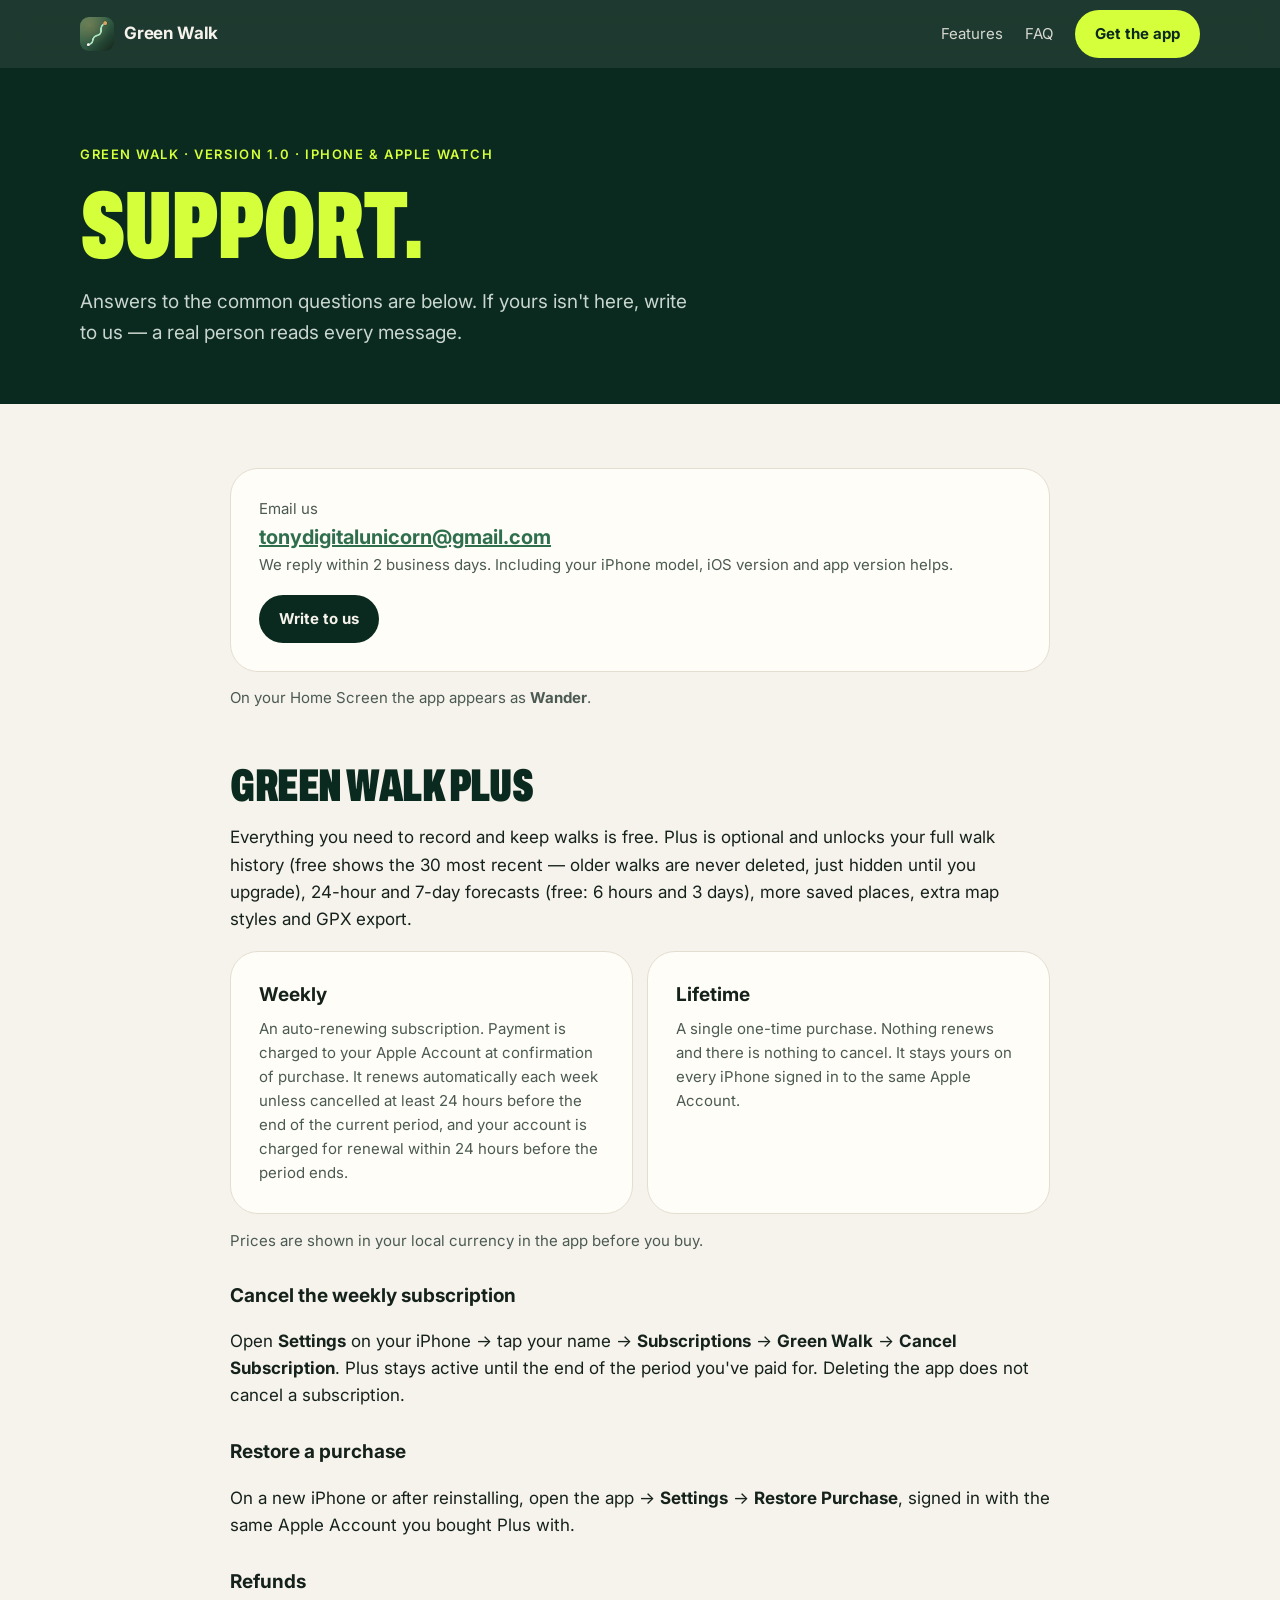
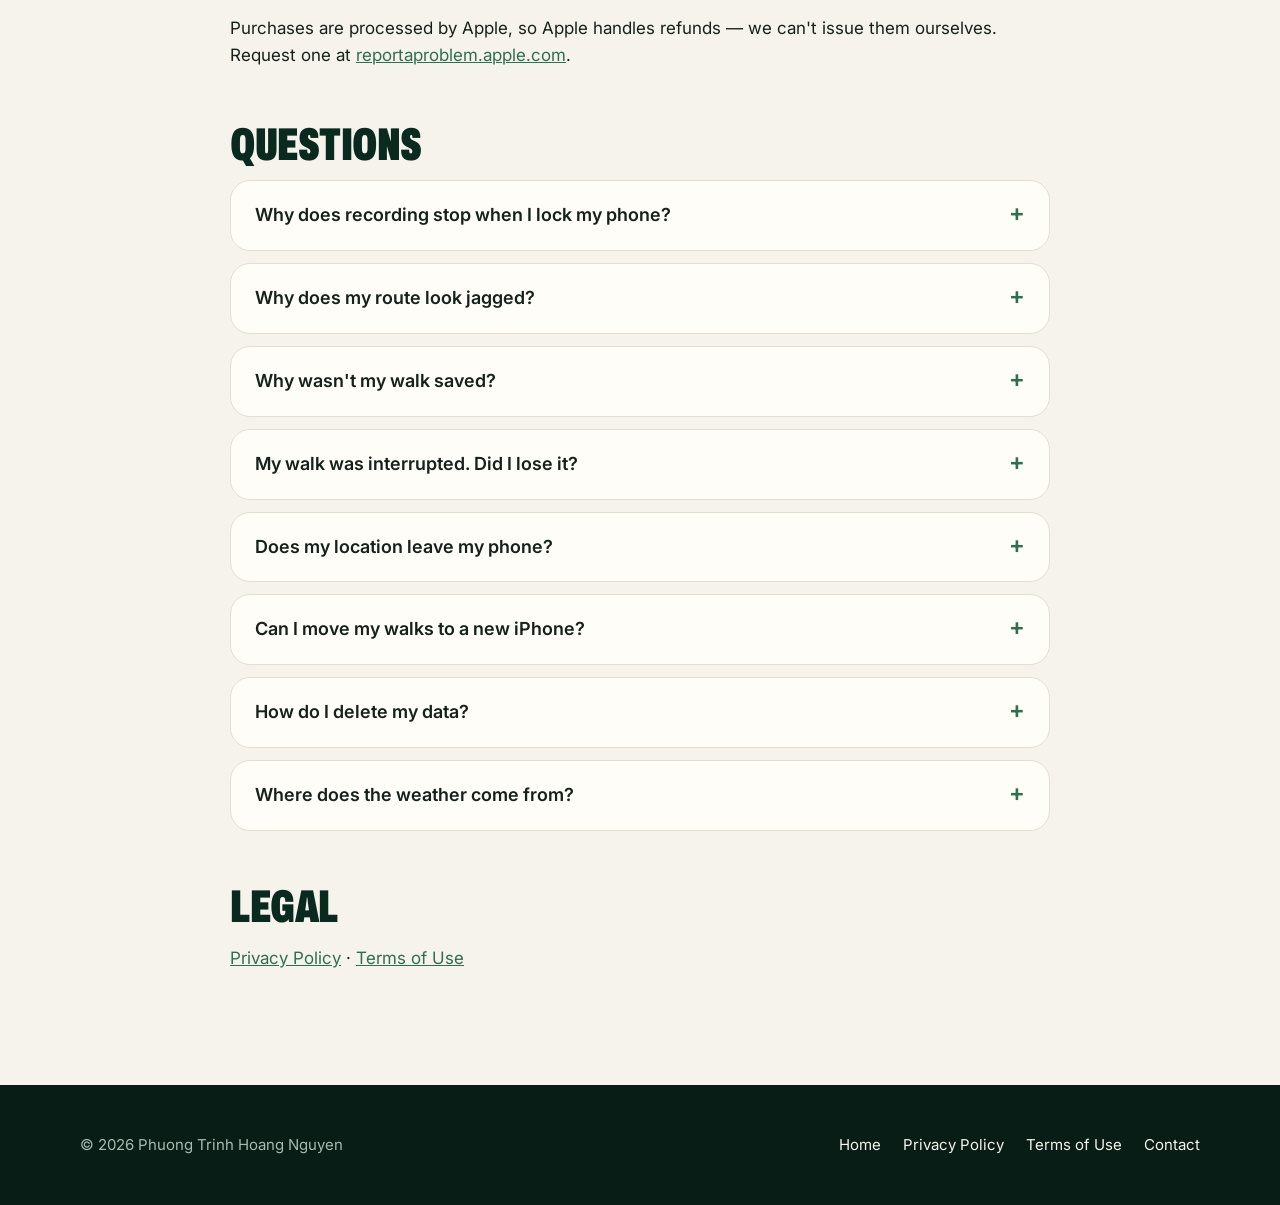
==== support/index.html @ daca538e "Green Walk landing, support and terms pages Co-Authored-By: Claude Opus 5.5 <noreply@anthropic.com>" ====
<!doctype html>
<html lang="en">
<head>
  <meta charset="utf-8">
  <meta name="viewport" content="width=device-width, initial-scale=1">
  <title>Green Walk Support</title>
  <meta name="description" content="Help with Green Walk: contact, Green Walk Plus, restoring purchases, refunds and common questions.">
  <link rel="icon" href="../favicon.png">
  <link rel="preconnect" href="https://fonts.googleapis.com">
  <link rel="preconnect" href="https://fonts.gstatic.com" crossorigin>
  <link href="https://fonts.googleapis.com/css2?family=Archivo:wdth,wght@62..125,400..900&family=Inter:wght@400;500;600;700&display=swap" rel="stylesheet">
  <link rel="stylesheet" href="../assets/style.css">
</head>
<body>
  <header class="site-header">
    <div class="wrap">
      <a class="brand" href="../"><img src="../assets/img/icon.png" alt="">Green Walk</a>
      <nav class="nav">
        <a href="../#features">Features</a>
        <a href="#faq">FAQ</a>
        <a class="btn" href="https://apps.apple.com/app/id6810721220">Get the app</a>
      </nav>
    </div>
  </header>

  <main>
    <div class="page-hero">
      <div class="wrap">
        <span class="eyebrow">Green Walk · version 1.0 · iPhone &amp; Apple Watch</span>
        <h1>Support.</h1>
        <p>Answers to the common questions are below. If yours isn't here, write to us — a real person reads every message.</p>
      </div>
    </div>

    <div class="doc">
      <div class="wrap">
        <div class="card contact">
          <div>
            <div class="muted">Email us</div>
            <strong><a href="mailto:tonydigitalunicorn@gmail.com?subject=Green%20Walk%20support">tonydigitalunicorn@gmail.com</a></strong>
            <div class="muted">We reply within 2 business days. Including your iPhone model, iOS version and app version helps.</div>
          </div>
          <a class="btn dark" href="mailto:tonydigitalunicorn@gmail.com?subject=Green%20Walk%20support">Write to us</a>
        </div>
        <p class="muted" style="margin-top:14px">On your Home Screen the app appears as <strong>Wander</strong>.</p>

        <h2 id="plus">Green Walk Plus</h2>
        <p>Everything you need to record and keep walks is free. Plus is optional and unlocks your full walk history (free shows the 30 most recent — older walks are never deleted, just hidden until you upgrade), 24-hour and 7-day forecasts (free: 6 hours and 3 days), more saved places, extra map styles and GPX export.</p>
        <div class="price">
          <div class="card">
            <h3>Weekly</h3>
            <p class="muted" style="margin:0">An auto-renewing subscription. Payment is charged to your Apple Account at confirmation of purchase. It renews automatically each week unless cancelled at least 24 hours before the end of the current period, and your account is charged for renewal within 24 hours before the period ends.</p>
          </div>
          <div class="card">
            <h3>Lifetime</h3>
            <p class="muted" style="margin:0">A single one-time purchase. Nothing renews and there is nothing to cancel. It stays yours on every iPhone signed in to the same Apple Account.</p>
          </div>
        </div>
        <p class="muted">Prices are shown in your local currency in the app before you buy.</p>

        <h3>Cancel the weekly subscription</h3>
        <p>Open <strong>Settings</strong> on your iPhone → tap your name → <strong>Subscriptions</strong> → <strong>Green Walk</strong> → <strong>Cancel Subscription</strong>. Plus stays active until the end of the period you've paid for. Deleting the app does not cancel a subscription.</p>

        <h3>Restore a purchase</h3>
        <p>On a new iPhone or after reinstalling, open the app → <strong>Settings</strong> → <strong>Restore Purchase</strong>, signed in with the same Apple Account you bought Plus with.</p>

        <h3>Refunds</h3>
        <p>Purchases are processed by Apple, so Apple handles refunds — we can't issue them ourselves. Request one at <a href="https://reportaproblem.apple.com">reportaproblem.apple.com</a>.</p>

        <h2 id="faq">Questions</h2>
        <details><summary>Why does recording stop when I lock my phone?</summary><p>Green Walk needs location access set to <em>Always</em> to keep recording in your pocket: Settings → Privacy &amp; Security → Location Services → Wander → Always. It is only used while a walk is in progress.</p></details>
        <details><summary>Why does my route look jagged?</summary><p>GPS is less accurate between tall buildings, under trees and indoors. The live screen shows the current signal quality so you know when to expect it. Routes are usually smoother in open areas.</p></details>
        <details><summary>Why wasn't my walk saved?</summary><p>Very short walks — a few seconds or a few metres — aren't kept, so an accidental tap on Start doesn't fill up your history.</p></details>
        <details><summary>My walk was interrupted. Did I lose it?</summary><p>No. If a call, a flat battery or a force quit stops a walk, Green Walk offers to carry on from where it stopped, or to save what it recorded, the next time you open it.</p></details>
        <details><summary>Does my location leave my phone?</summary><p>Your routes never do — they're stored only on your iPhone. To show the weather, air quality and places, the app sends a coordinate (with no identity attached) to the services that answer those questions. There's no account, no analytics and no advertising. See the <a href="https://sites.google.com/view/greenwalkpolicy?usp=sharing">Privacy Policy</a>.</p></details>
        <details><summary>Can I move my walks to a new iPhone?</summary><p>Not in version 1.0 — walks stay on the iPhone that recorded them. With Plus you can export any walk as a GPX file to keep a copy. Your Plus purchase itself moves with you via Restore Purchase.</p></details>
        <details><summary>How do I delete my data?</summary><p>Delete any walk from its detail screen, or delete the app to remove everything. We hold no copy, so there is nothing to ask us to erase.</p></details>
        <details><summary>Where does the weather come from?</summary><p>Forecasts and air quality come from <a href="https://open-meteo.com">Open-Meteo</a>. Map data © Apple Maps and © <a href="https://www.openstreetmap.org/copyright">OpenStreetMap</a> contributors.</p></details>

        <h2>Legal</h2>
        <p><a href="https://sites.google.com/view/greenwalkpolicy?usp=sharing">Privacy Policy</a> · <a href="../terms/">Terms of Use</a></p>
      </div>
    </div>
  </main>

  <footer class="site-footer">
    <div class="wrap">
      <span>© 2026 Phuong Trinh Hoang Nguyen</span>
      <nav>
        <a href="../">Home</a>
        <a href="https://sites.google.com/view/greenwalkpolicy?usp=sharing">Privacy Policy</a>
        <a href="../terms/">Terms of Use</a>
        <a href="mailto:tonydigitalunicorn@gmail.com">Contact</a>
      </nav>
    </div>
  </footer>
</body>
</html>
---- assets/style.css ----
:root {
  --forest: #0b2a1f;
  --forest-2: #12382a;
  --lime: #d4ff3a;
  --cream: #f6f3ec;
  --paper: #fffdf8;
  --ink: #15211b;
  --ink-2: #4b5a52;
  --green: #2f6f4e;
  --line: #e4ded1;
  --radius: 28px;
  --max: 1120px;
  --display: "Archivo", system-ui, sans-serif;
  --body: "Inter", system-ui, -apple-system, sans-serif;
}

* { box-sizing: border-box; }
html { scroll-behavior: smooth; }
body {
  margin: 0;
  background: var(--cream);
  color: var(--ink);
  font: 400 17px/1.6 var(--body);
  -webkit-font-smoothing: antialiased;
}
img { max-width: 100%; display: block; }
a { color: var(--green); }
.wrap { width: min(var(--max), 100% - 32px); margin-inline: auto; }

/* ── Header ─────────────────────────────────────────── */
.site-header {
  position: sticky; top: 0; z-index: 10;
  background: color-mix(in srgb, var(--forest) 92%, transparent);
  backdrop-filter: blur(12px);
  color: var(--cream);
}
.site-header .wrap { display: flex; align-items: center; gap: 24px; height: 68px; }
.brand { display: flex; align-items: center; gap: 10px; color: inherit; text-decoration: none; font-weight: 700; letter-spacing: -.01em; }
.brand img { width: 34px; height: 34px; border-radius: 9px; }
.nav { margin-left: auto; display: flex; align-items: center; gap: 22px; }
.nav a { color: var(--cream); text-decoration: none; font-size: 15px; opacity: .85; }
.nav a:hover { opacity: 1; }
.btn {
  display: inline-flex; align-items: center; gap: 10px;
  background: var(--lime); color: var(--forest) !important; opacity: 1 !important;
  font-weight: 700; text-decoration: none; border-radius: 999px;
  padding: 12px 20px; font-size: 15px; transition: transform .15s ease;
}
.btn:hover { transform: translateY(-1px); }
.btn svg { width: 18px; height: 18px; }
.btn.dark { background: var(--forest); color: var(--cream) !important; }

/* ── Hero ───────────────────────────────────────────── */
.hero { background: var(--forest); color: var(--cream); overflow: hidden; position: relative; }
.hero::before {
  content: ""; position: absolute; width: 1100px; height: 1100px; right: -420px; top: 140px;
  border: 70px solid var(--lime); border-radius: 50%; opacity: .95;
}
.hero .wrap { position: relative; display: grid; grid-template-columns: 1.1fr .9fr; gap: 40px; align-items: end; padding-top: 72px; }
.eyebrow { display: inline-block; font-size: 13px; font-weight: 600; letter-spacing: .12em; text-transform: uppercase; color: var(--lime); margin-bottom: 18px; }
h1, h2, .display {
  font-family: var(--display); font-stretch: 62%; font-weight: 900;
  text-transform: uppercase; line-height: .9; letter-spacing: -.01em; margin: 0;
}
h1 { font-size: clamp(56px, 9vw, 116px); color: var(--lime); }
.hero p.lede { font-size: clamp(18px, 2vw, 22px); max-width: 30ch; margin: 22px 0 30px; color: #dfe8e2; }
.hero .cta { display: flex; flex-wrap: wrap; gap: 14px; align-items: center; padding-bottom: 72px; }
.pills { display: flex; flex-wrap: wrap; gap: 8px; }
.pill { font-size: 13px; padding: 6px 12px; border-radius: 999px; border: 1px solid #ffffff33; color: #dfe8e2; background: var(--forest); }
.hero-phones { display: flex; justify-content: center; gap: 18px; transform: translateY(40px); }
.hero-phones .phone:nth-child(2) { transform: translateY(-60px); }

/* ── Phone frame ────────────────────────────────────── */
.phone {
  width: 250px; flex: none; border-radius: 44px; padding: 9px;
  background: #0d0f0e; box-shadow: 0 0 0 2px #3a4a40, 0 30px 60px -20px #0009;
}
.phone img { border-radius: 36px; aspect-ratio: 1320 / 2868; object-fit: cover; width: 100%; }

/* ── Sections ───────────────────────────────────────── */
section { padding: 96px 0; }
h2 { font-size: clamp(44px, 6vw, 76px); color: var(--forest); }
.section-lede { font-size: 19px; color: var(--ink-2); max-width: 46ch; margin: 18px 0 0; }

.tiles { display: grid; grid-template-columns: repeat(3, 1fr); gap: 18px; margin-top: 48px; }
.tile { background: var(--paper); border: 1px solid var(--line); border-radius: var(--radius); padding: 28px; }
.tile .num { font-family: var(--display); font-stretch: 62%; font-weight: 900; font-size: 44px; color: var(--green); line-height: 1; }
.tile h3 { margin: 14px 0 6px; font-size: 20px; }
.tile p { margin: 0; color: var(--ink-2); font-size: 16px; }

.feature { display: grid; grid-template-columns: 1fr 1fr; gap: 64px; align-items: center; }
.feature + .feature { margin-top: 110px; }
.feature.flip .feature-media { order: -1; }
.feature-media { display: flex; justify-content: center; padding: 40px 0; border-radius: 40px; background: var(--forest); position: relative; overflow: hidden; }
.feature-media::before { content: ""; position: absolute; width: 520px; height: 520px; border: 40px solid var(--lime); border-radius: 50%; left: -200px; bottom: -260px; }
.feature-media .phone { position: relative; width: 270px; }
.feature h3.display { font-size: clamp(36px, 4.5vw, 56px); color: var(--forest); }
.feature ul { padding: 0; margin: 22px 0 0; list-style: none; }
.feature li { padding: 12px 0 12px 30px; border-top: 1px solid var(--line); position: relative; color: var(--ink-2); }
.feature li::before { content: ""; position: absolute; left: 4px; top: 21px; width: 12px; height: 12px; border-radius: 50%; background: var(--lime); box-shadow: inset 0 0 0 3px var(--green); }

.dark { background: var(--forest); color: var(--cream); }
.dark h2 { color: var(--lime); }
.dark .section-lede { color: #c9d6cf; }
.qa { display: grid; grid-template-columns: repeat(2, 1fr); gap: 18px; margin-top: 48px; }
.qa div { border: 1px solid #ffffff26; border-radius: var(--radius); padding: 28px; }
.qa h3 { margin: 0 0 8px; font-size: 19px; color: var(--lime); }
.qa p { margin: 0; color: #c9d6cf; font-size: 16px; }

.strip { display: flex; gap: 22px; overflow-x: auto; padding: 8px 4px 24px; margin-top: 48px; scroll-snap-type: x mandatory; }
.strip .phone { width: 230px; scroll-snap-align: start; }

details { background: var(--paper); border: 1px solid var(--line); border-radius: 20px; padding: 20px 24px; }
details + details { margin-top: 12px; }
summary { cursor: pointer; font-weight: 600; font-size: 18px; list-style: none; display: flex; justify-content: space-between; gap: 16px; }
summary::-webkit-details-marker { display: none; }
summary::after { content: "+"; font-size: 24px; line-height: 1; color: var(--green); }
details[open] summary::after { content: "–"; }
details p, details ul { color: var(--ink-2); margin: 12px 0 0; }
.faq { margin-top: 40px; max-width: 820px; }

.cta-band { text-align: center; }
.cta-band h2 { margin-bottom: 26px; }

/* ── Doc pages (support / terms) ────────────────────── */
.page-hero { background: var(--forest); color: var(--cream); padding: 72px 0 56px; }
.page-hero h1 { font-size: clamp(52px, 8vw, 96px); }
.page-hero p { color: #c9d6cf; max-width: 52ch; font-size: 19px; margin: 18px 0 0; }
.doc { padding: 64px 0 96px; }
.doc .wrap { max-width: 820px; }
.doc h2 { font-size: clamp(34px, 4vw, 46px); margin: 56px 0 14px; }
.doc h2:first-child { margin-top: 0; }
.doc h3 { font-size: 19px; margin: 28px 0 6px; }
.card { background: var(--paper); border: 1px solid var(--line); border-radius: var(--radius); padding: 28px; }
.contact { display: flex; flex-wrap: wrap; align-items: center; justify-content: space-between; gap: 18px; }
.contact strong { font-size: 20px; }
.price { display: grid; grid-template-columns: repeat(2, 1fr); gap: 14px; margin-top: 18px; }
.price .card h3 { margin-top: 0; }
.muted { color: var(--ink-2); font-size: 15px; }

/* ── Footer ─────────────────────────────────────────── */
.site-footer { background: #071d15; color: #a9bab1; padding: 48px 0; font-size: 15px; }
.site-footer .wrap { display: flex; flex-wrap: wrap; gap: 24px; justify-content: space-between; align-items: center; }
.site-footer nav { display: flex; flex-wrap: wrap; gap: 22px; }
.site-footer a { color: var(--cream); text-decoration: none; }
.site-footer a:hover { color: var(--lime); }

/* ── Responsive ─────────────────────────────────────── */
@media (max-width: 900px) {
  .hero .wrap, .feature { grid-template-columns: 1fr; }
  .feature.flip .feature-media { order: 0; }
  .hero-phones { transform: none; padding-bottom: 48px; }
  .hero .cta { padding-bottom: 24px; }
  .tiles, .qa, .price { grid-template-columns: 1fr; }
  section { padding: 72px 0; }
}
@media (max-width: 640px) {
  .nav a:not(.btn) { display: none; }
  .hero-phones .phone { width: 46%; border-radius: 30px; padding: 6px; }
  .hero-phones .phone img { border-radius: 25px; }
  .hero-phones .phone:nth-child(2) { transform: translateY(-30px); }
  .feature-media .phone { width: 220px; }
  .hero::before { width: 700px; height: 700px; right: -420px; top: 320px; border-width: 46px; }
}
@media (prefers-reduced-motion: reduce) { html { scroll-behavior: auto; } .btn { transition: none; } }
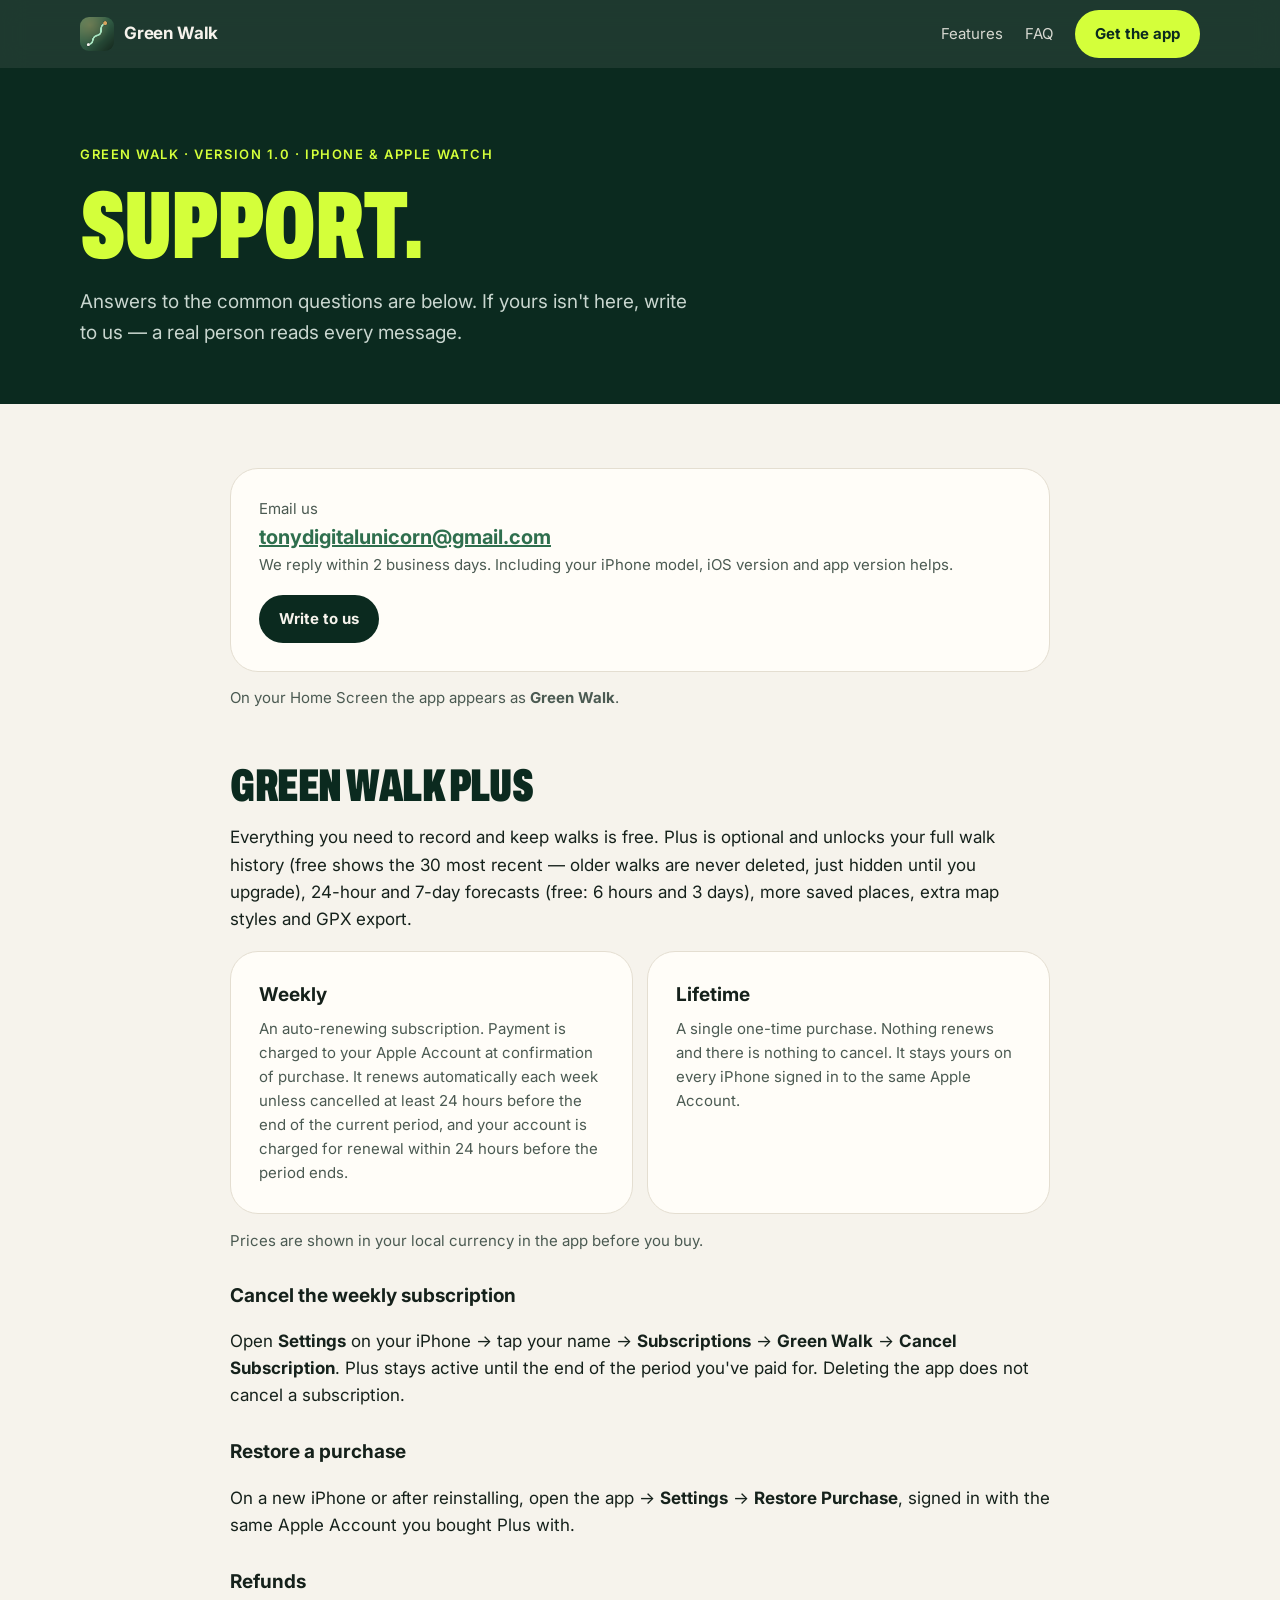
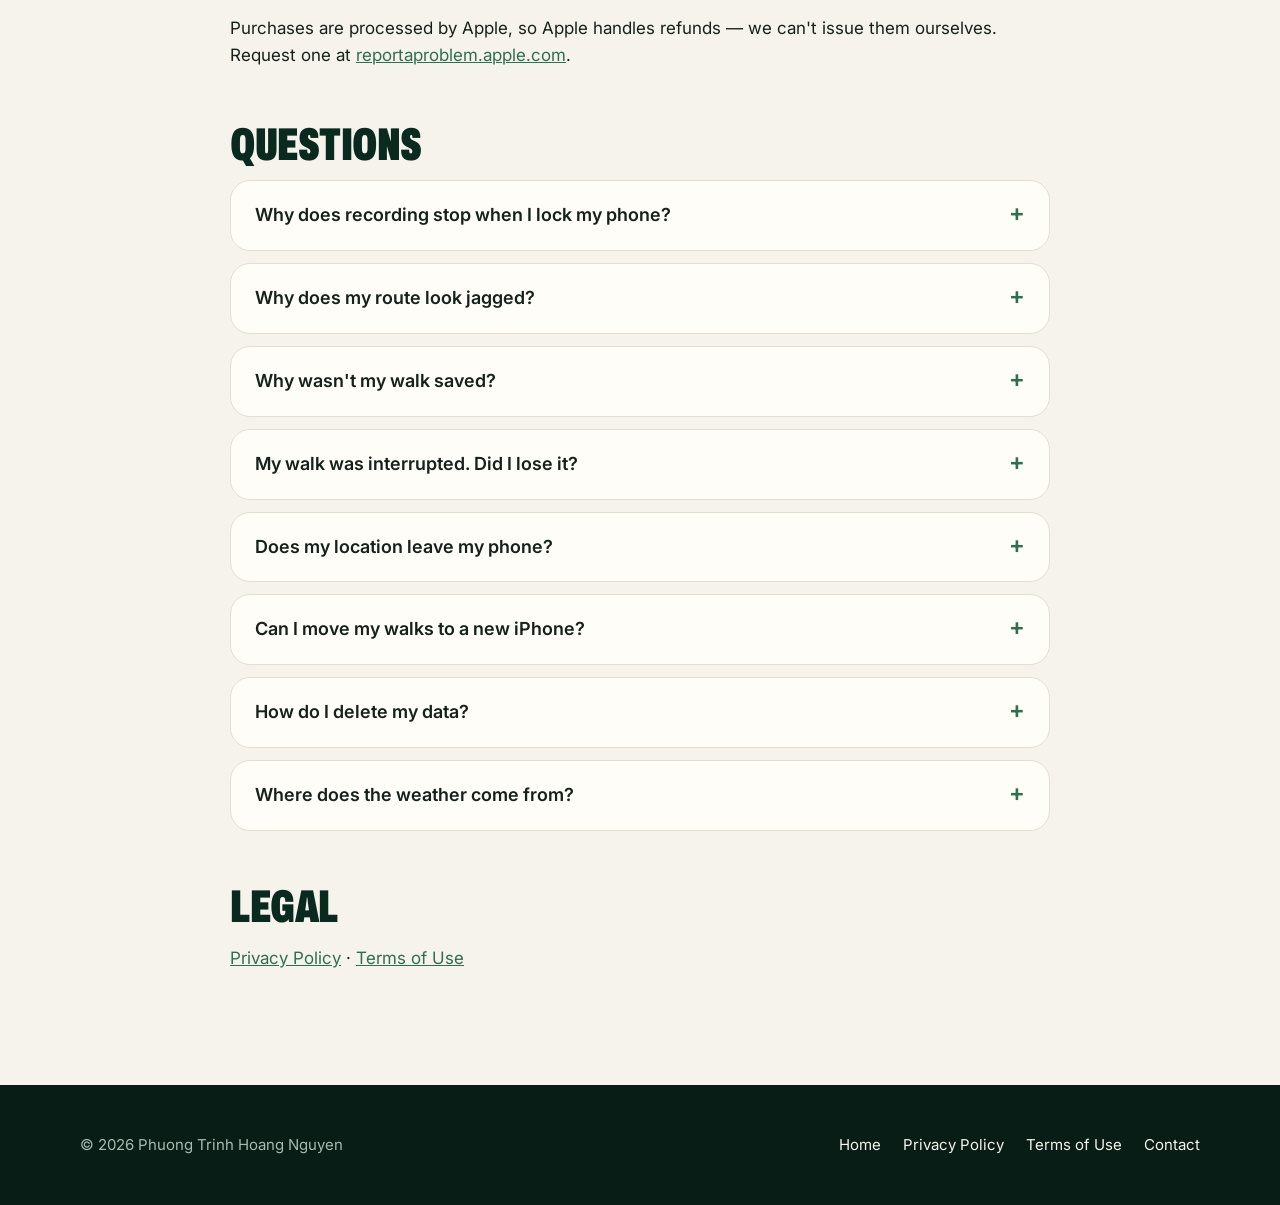
==== commit cfe6c0bc: "terms, support: the app is called Green Walk on the device too Build 13 renames the Home Screen name" ====
--- a/support/index.html
+++ b/support/index.html
@@ -42,7 +42,7 @@
           </div>
           <a class="btn dark" href="mailto:tonydigitalunicorn@gmail.com?subject=Green%20Walk%20support">Write to us</a>
         </div>
-        <p class="muted" style="margin-top:14px">On your Home Screen the app appears as <strong>Wander</strong>.</p>
+        <p class="muted" style="margin-top:14px">On your Home Screen the app appears as <strong>Green Walk</strong>.</p>
 
         <h2 id="plus">Green Walk Plus</h2>
         <p>Everything you need to record and keep walks is free. Plus is optional and unlocks your full walk history (free shows the 30 most recent — older walks are never deleted, just hidden until you upgrade), 24-hour and 7-day forecasts (free: 6 hours and 3 days), more saved places, extra map styles and GPX export.</p>
@@ -68,7 +68,7 @@
         <p>Purchases are processed by Apple, so Apple handles refunds — we can't issue them ourselves. Request one at <a href="https://reportaproblem.apple.com">reportaproblem.apple.com</a>.</p>
 
         <h2 id="faq">Questions</h2>
-        <details><summary>Why does recording stop when I lock my phone?</summary><p>Green Walk needs location access set to <em>Always</em> to keep recording in your pocket: Settings → Privacy &amp; Security → Location Services → Wander → Always. It is only used while a walk is in progress.</p></details>
+        <details><summary>Why does recording stop when I lock my phone?</summary><p>Green Walk needs location access set to <em>Always</em> to keep recording in your pocket: Settings → Privacy &amp; Security → Location Services → Green Walk → Always. It is only used while a walk is in progress.</p></details>
         <details><summary>Why does my route look jagged?</summary><p>GPS is less accurate between tall buildings, under trees and indoors. The live screen shows the current signal quality so you know when to expect it. Routes are usually smoother in open areas.</p></details>
         <details><summary>Why wasn't my walk saved?</summary><p>Very short walks — a few seconds or a few metres — aren't kept, so an accidental tap on Start doesn't fill up your history.</p></details>
         <details><summary>My walk was interrupted. Did I lose it?</summary><p>No. If a call, a flat battery or a force quit stops a walk, Green Walk offers to carry on from where it stopped, or to save what it recorded, the next time you open it.</p></details>
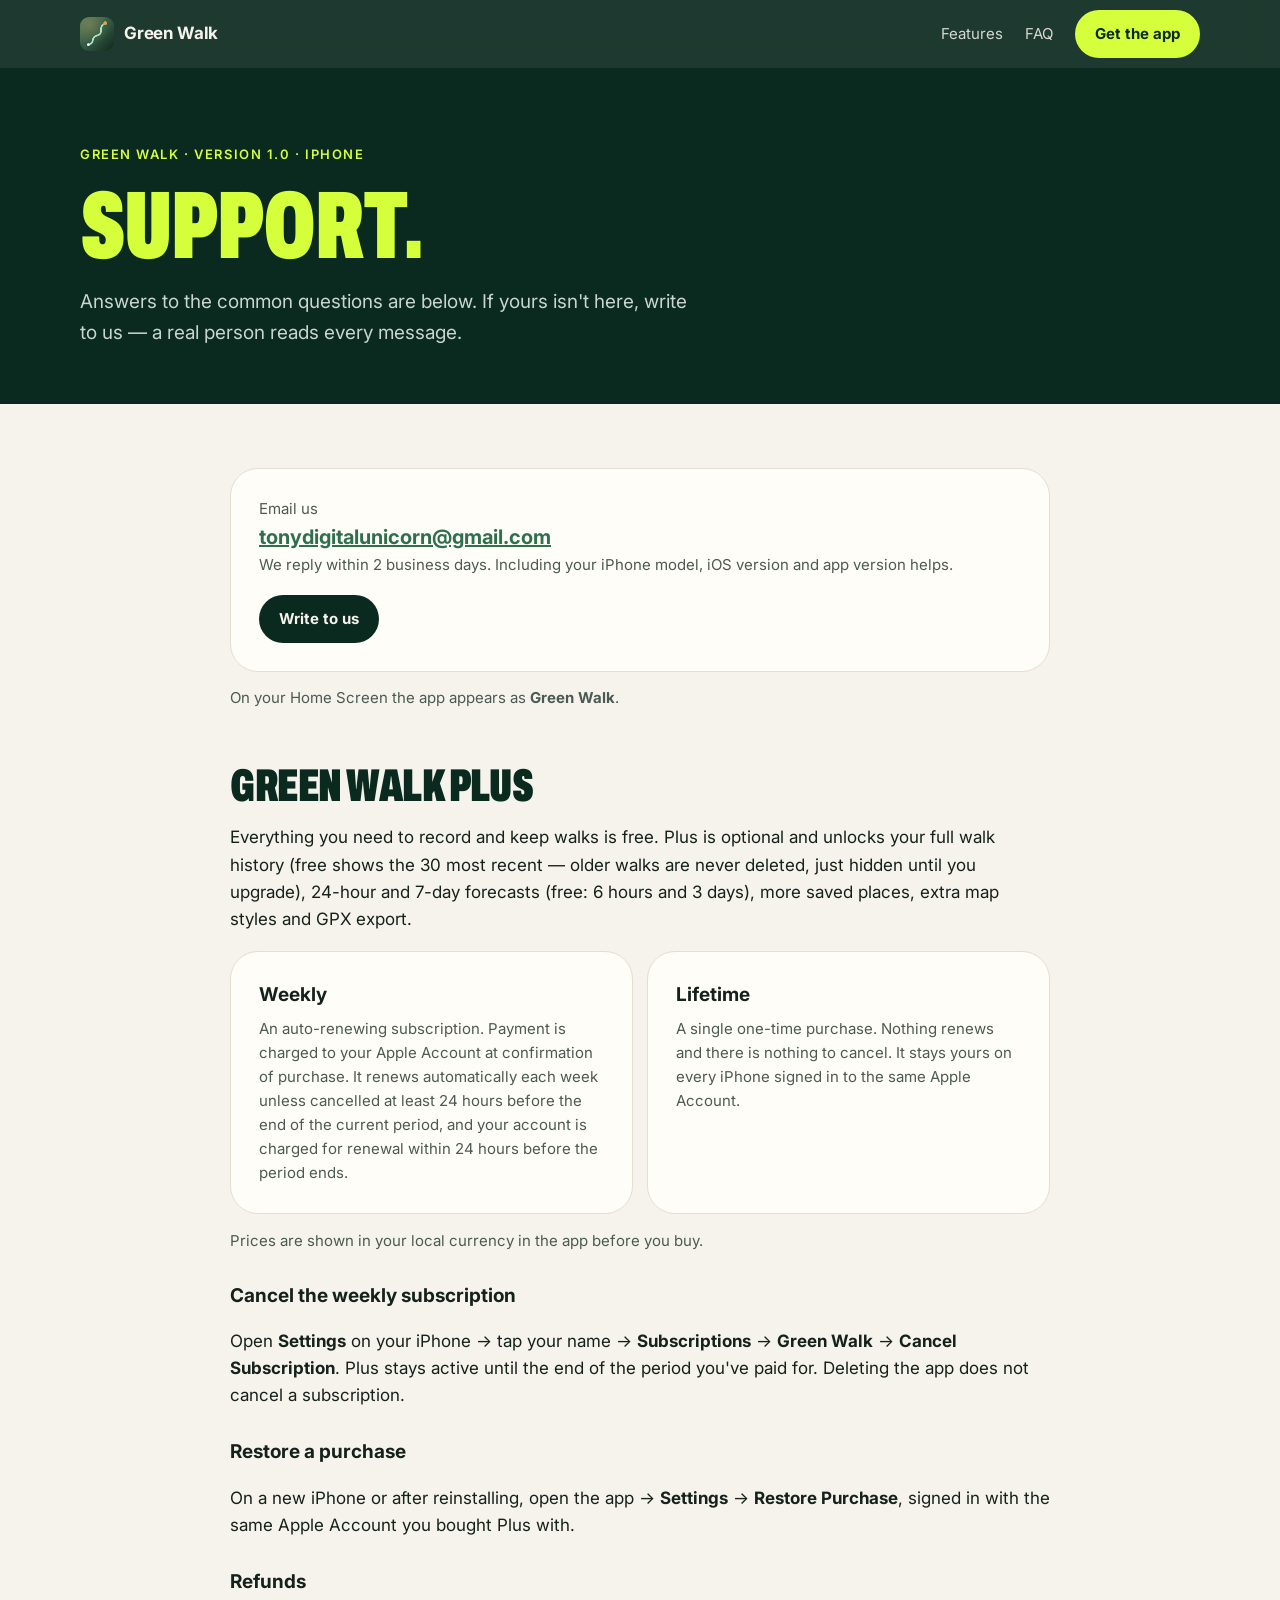
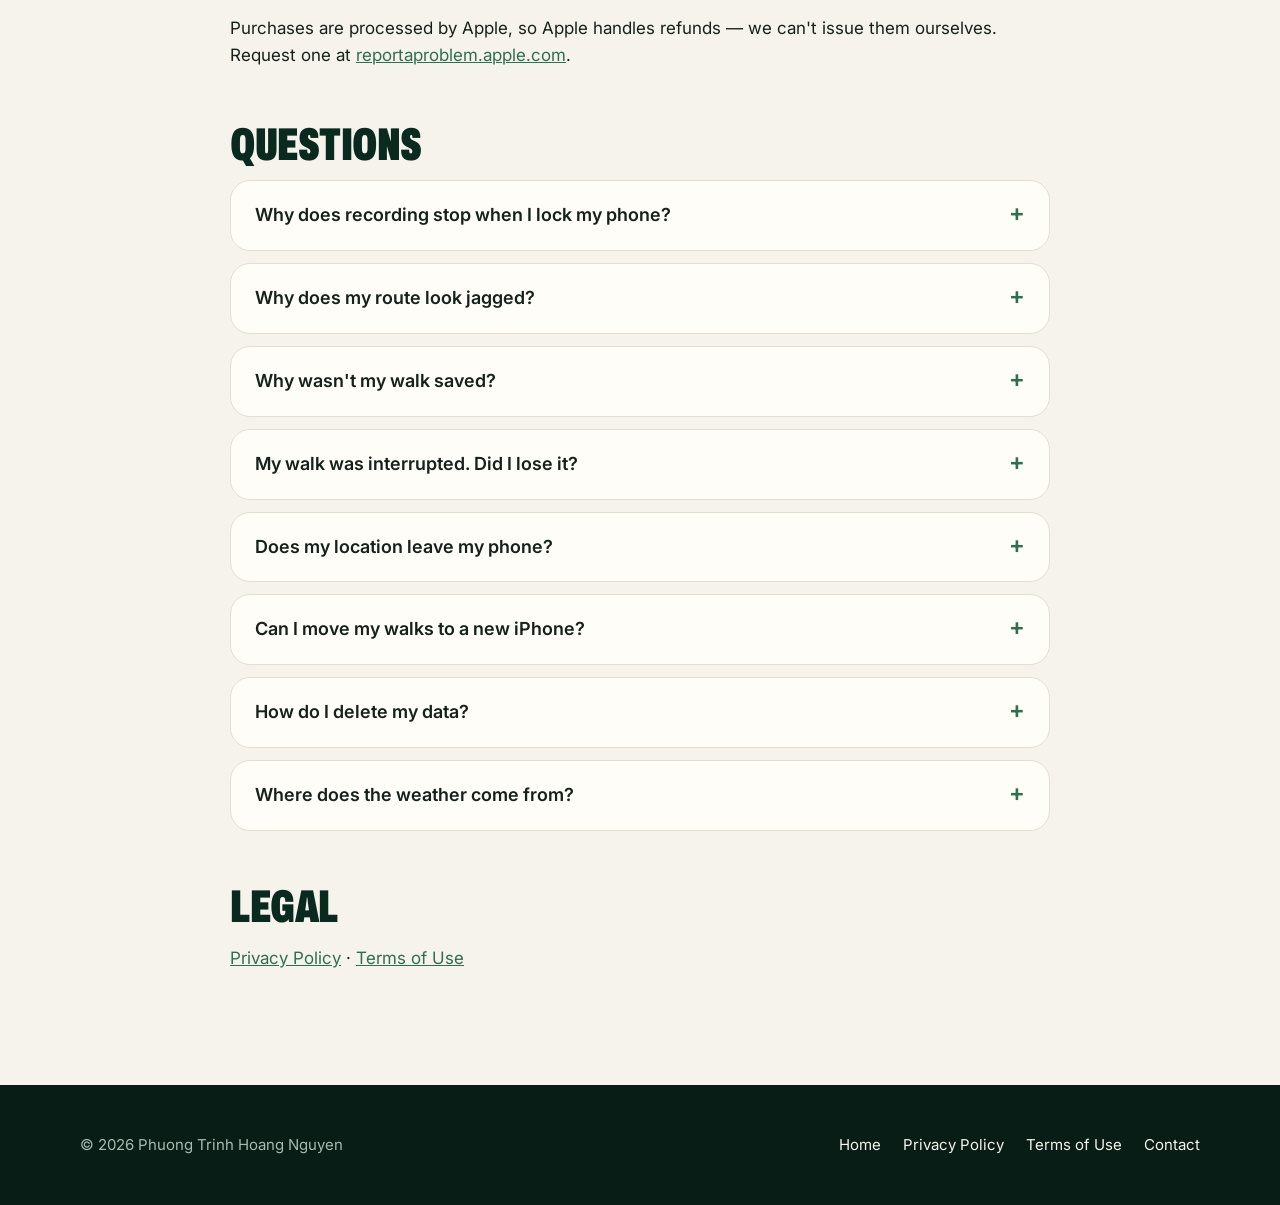
==== commit 9456d9f7: "landing, support: 1.0 ships for iPhone only The Watch app is held back until it syncs walks to the i" ====
--- a/support/index.html
+++ b/support/index.html
@@ -26,7 +26,7 @@
   <main>
     <div class="page-hero">
       <div class="wrap">
-        <span class="eyebrow">Green Walk · version 1.0 · iPhone &amp; Apple Watch</span>
+        <span class="eyebrow">Green Walk · version 1.0 · iPhone</span>
         <h1>Support.</h1>
         <p>Answers to the common questions are below. If yours isn't here, write to us — a real person reads every message.</p>
       </div>
